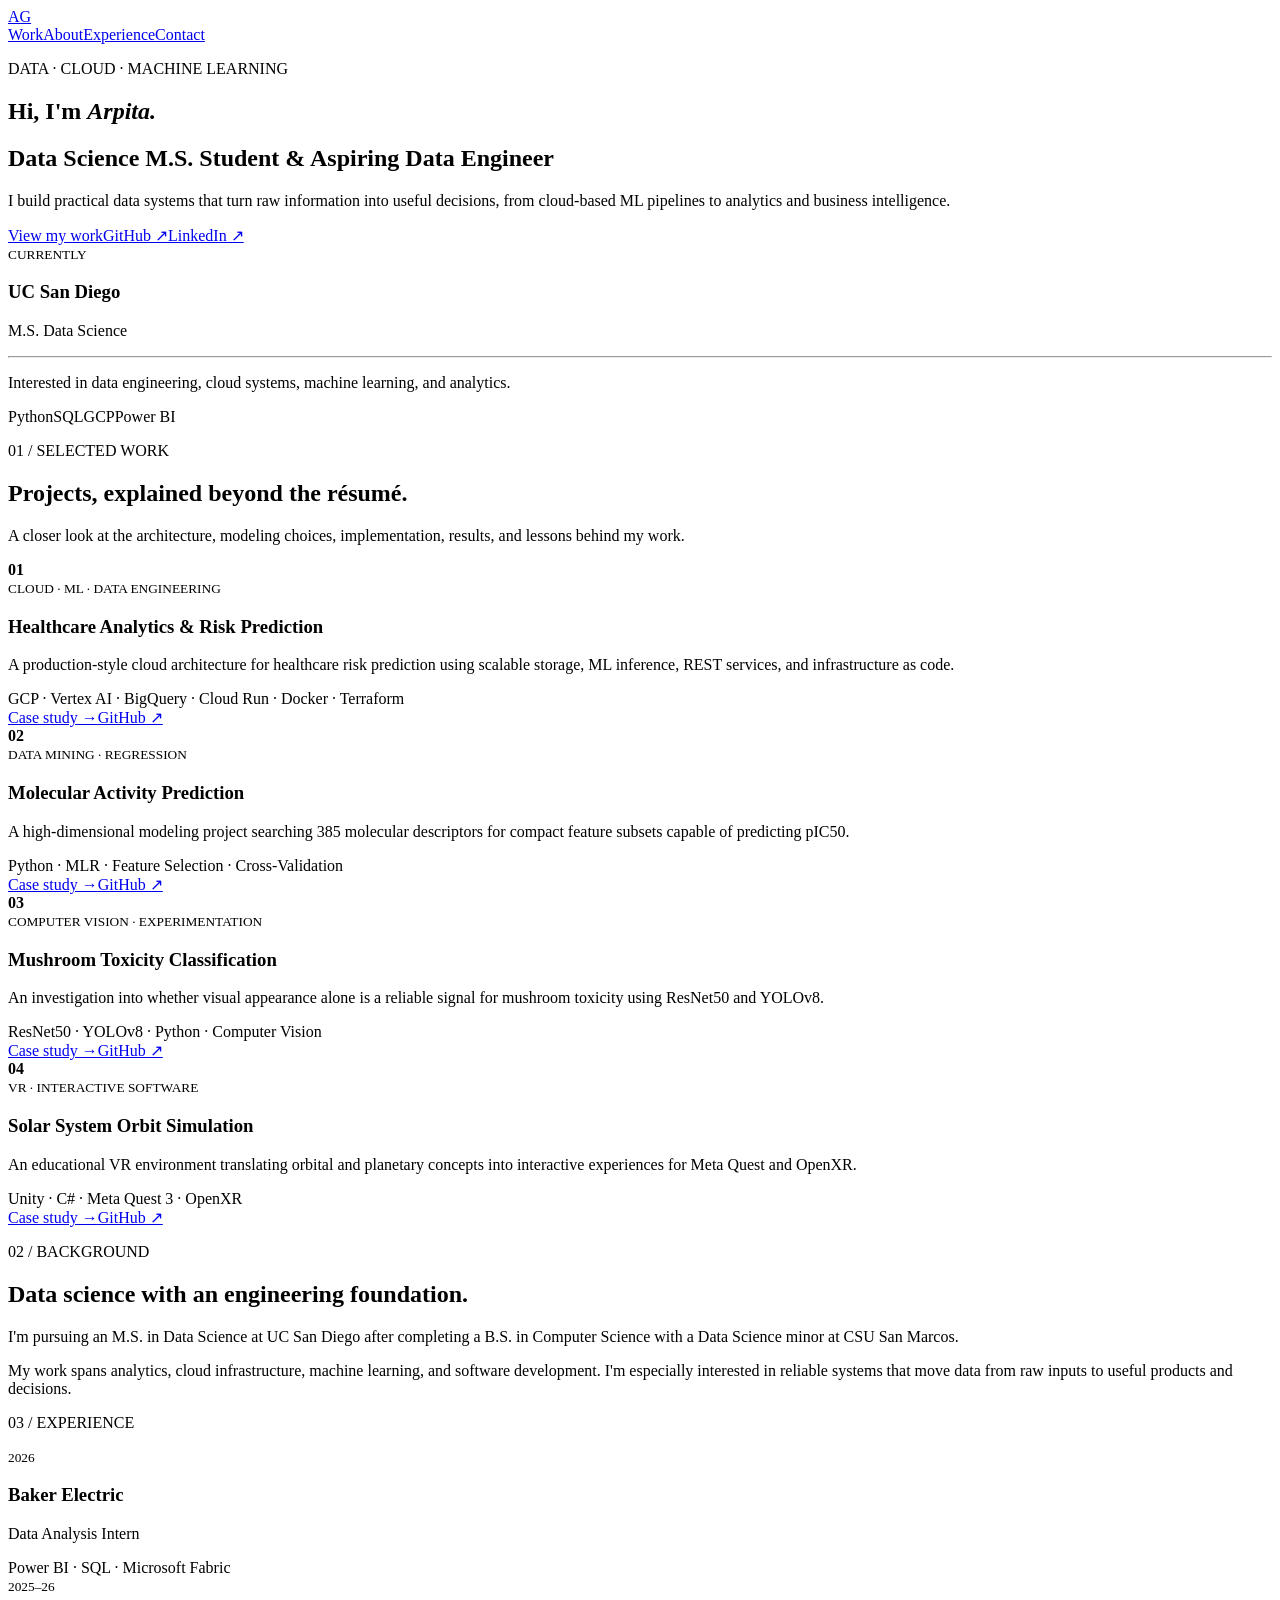
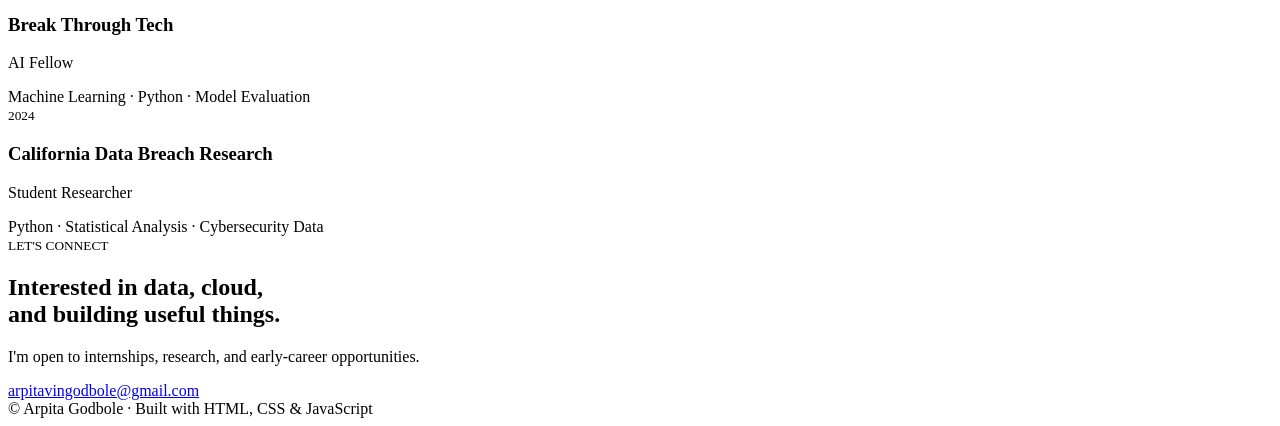
==== index.html @ a1f5d30c "Launch project-first portfolio" ====
<!doctype html><html lang="en"><head><meta charset="utf-8"><meta name="viewport" content="width=device-width,initial-scale=1"><meta name="description" content="Arpita Godbole | Data Science, data engineering, cloud and machine learning portfolio"><title>Arpita Godbole | Data Science</title><link rel="preconnect" href="https://fonts.googleapis.com"><link rel="preconnect" href="https://fonts.gstatic.com" crossorigin><link href="https://fonts.googleapis.com/css2?family=DM+Sans:wght@400;500;600;700&family=DM+Serif+Display&display=swap" rel="stylesheet"><link rel="stylesheet" href="style.css"></head><body><header><a class="brand" href="#top">AG</a><nav><a href="#work">Work</a><a href="#about">About</a><a href="#experience">Experience</a><a href="mailto:arpitavingodbole@gmail.com">Contact</a></nav></header><main id="top"><section class="hero"><div><p class="eyebrow">DATA · CLOUD · MACHINE LEARNING</p><h1>Hi, I'm <em>Arpita.</em></h1><h2>Data Science M.S. Student & Aspiring Data Engineer</h2><p class="lead">I build practical data systems that turn raw information into useful decisions, from cloud-based ML pipelines to analytics and business intelligence.</p><div class="actions"><a class="button" href="#work">View my work</a><a href="https://github.com/arpitag2025" target="_blank">GitHub ↗</a><a href="https://www.linkedin.com/in/arpitagodbole04" target="_blank">LinkedIn ↗</a></div></div><aside><small>CURRENTLY</small><h3>UC San Diego</h3><p>M.S. Data Science</p><hr><p>Interested in data engineering, cloud systems, machine learning, and analytics.</p><div class="mini"><span>Python</span><span>SQL</span><span>GCP</span><span>Power BI</span></div></aside></section><section id="work" class="section"><p class="label">01 / SELECTED WORK</p><div class="intro"><h2>Projects, explained beyond the résumé.</h2><p>A closer look at the architecture, modeling choices, implementation, results, and lessons behind my work.</p></div><div class="projects"><article><b>01</b><div><small>CLOUD · ML · DATA ENGINEERING</small><h3>Healthcare Analytics & Risk Prediction</h3><p>A production-style cloud architecture for healthcare risk prediction using scalable storage, ML inference, REST services, and infrastructure as code.</p><div class="tags">GCP · Vertex AI · BigQuery · Cloud Run · Docker · Terraform</div></div><div><a class="button" href="healthcare.html">Case study →</a><a class="repo" href="https://github.com/arpitag2025/RiskPredictionSystem">GitHub ↗</a></div></article><article><b>02</b><div><small>DATA MINING · REGRESSION</small><h3>Molecular Activity Prediction</h3><p>A high-dimensional modeling project searching 385 molecular descriptors for compact feature subsets capable of predicting pIC50.</p><div class="tags">Python · MLR · Feature Selection · Cross-Validation</div></div><div><a class="button" href="molecular.html">Case study →</a><a class="repo" href="https://github.com/arpitag2025/molecular-activity-prediction">GitHub ↗</a></div></article><article><b>03</b><div><small>COMPUTER VISION · EXPERIMENTATION</small><h3>Mushroom Toxicity Classification</h3><p>An investigation into whether visual appearance alone is a reliable signal for mushroom toxicity using ResNet50 and YOLOv8.</p><div class="tags">ResNet50 · YOLOv8 · Python · Computer Vision</div></div><div><a class="button" href="mushroom.html">Case study →</a><a class="repo" href="https://github.com/arpitag2025/Mushroom-Toxicity-Classification">GitHub ↗</a></div></article><article><b>04</b><div><small>VR · INTERACTIVE SOFTWARE</small><h3>Solar System Orbit Simulation</h3><p>An educational VR environment translating orbital and planetary concepts into interactive experiences for Meta Quest and OpenXR.</p><div class="tags">Unity · C# · Meta Quest 3 · OpenXR</div></div><div><a class="button" href="orbit.html">Case study →</a><a class="repo" href="https://github.com/arpitag2025/FALL2025-VR-Orbit-Simulation">GitHub ↗</a></div></article></div></section><section id="about" class="section pale"><p class="label">02 / BACKGROUND</p><div class="two"><h2>Data science with an engineering foundation.</h2><div><p>I'm pursuing an M.S. in Data Science at UC San Diego after completing a B.S. in Computer Science with a Data Science minor at CSU San Marcos.</p><p>My work spans analytics, cloud infrastructure, machine learning, and software development. I'm especially interested in reliable systems that move data from raw inputs to useful products and decisions.</p></div></div></section><section id="experience" class="section"><p class="label">03 / EXPERIENCE</p><div class="experience"><article><small>2026</small><h3>Baker Electric</h3><p>Data Analysis Intern</p><span>Power BI · SQL · Microsoft Fabric</span></article><article><small>2025–26</small><h3>Break Through Tech</h3><p>AI Fellow</p><span>Machine Learning · Python · Model Evaluation</span></article><article><small>2024</small><h3>California Data Breach Research</h3><p>Student Researcher</p><span>Python · Statistical Analysis · Cybersecurity Data</span></article></div></section><section class="contact"><small>LET'S CONNECT</small><h2>Interested in data, cloud,<br>and building useful things.</h2><p>I'm open to internships, research, and early-career opportunities.</p><a class="white" href="mailto:arpitavingodbole@gmail.com">arpitavingodbole@gmail.com</a></section></main><footer>© <span id="year"></span> Arpita Godbole · Built with HTML, CSS & JavaScript</footer><script src="script.js"></script></body></html>
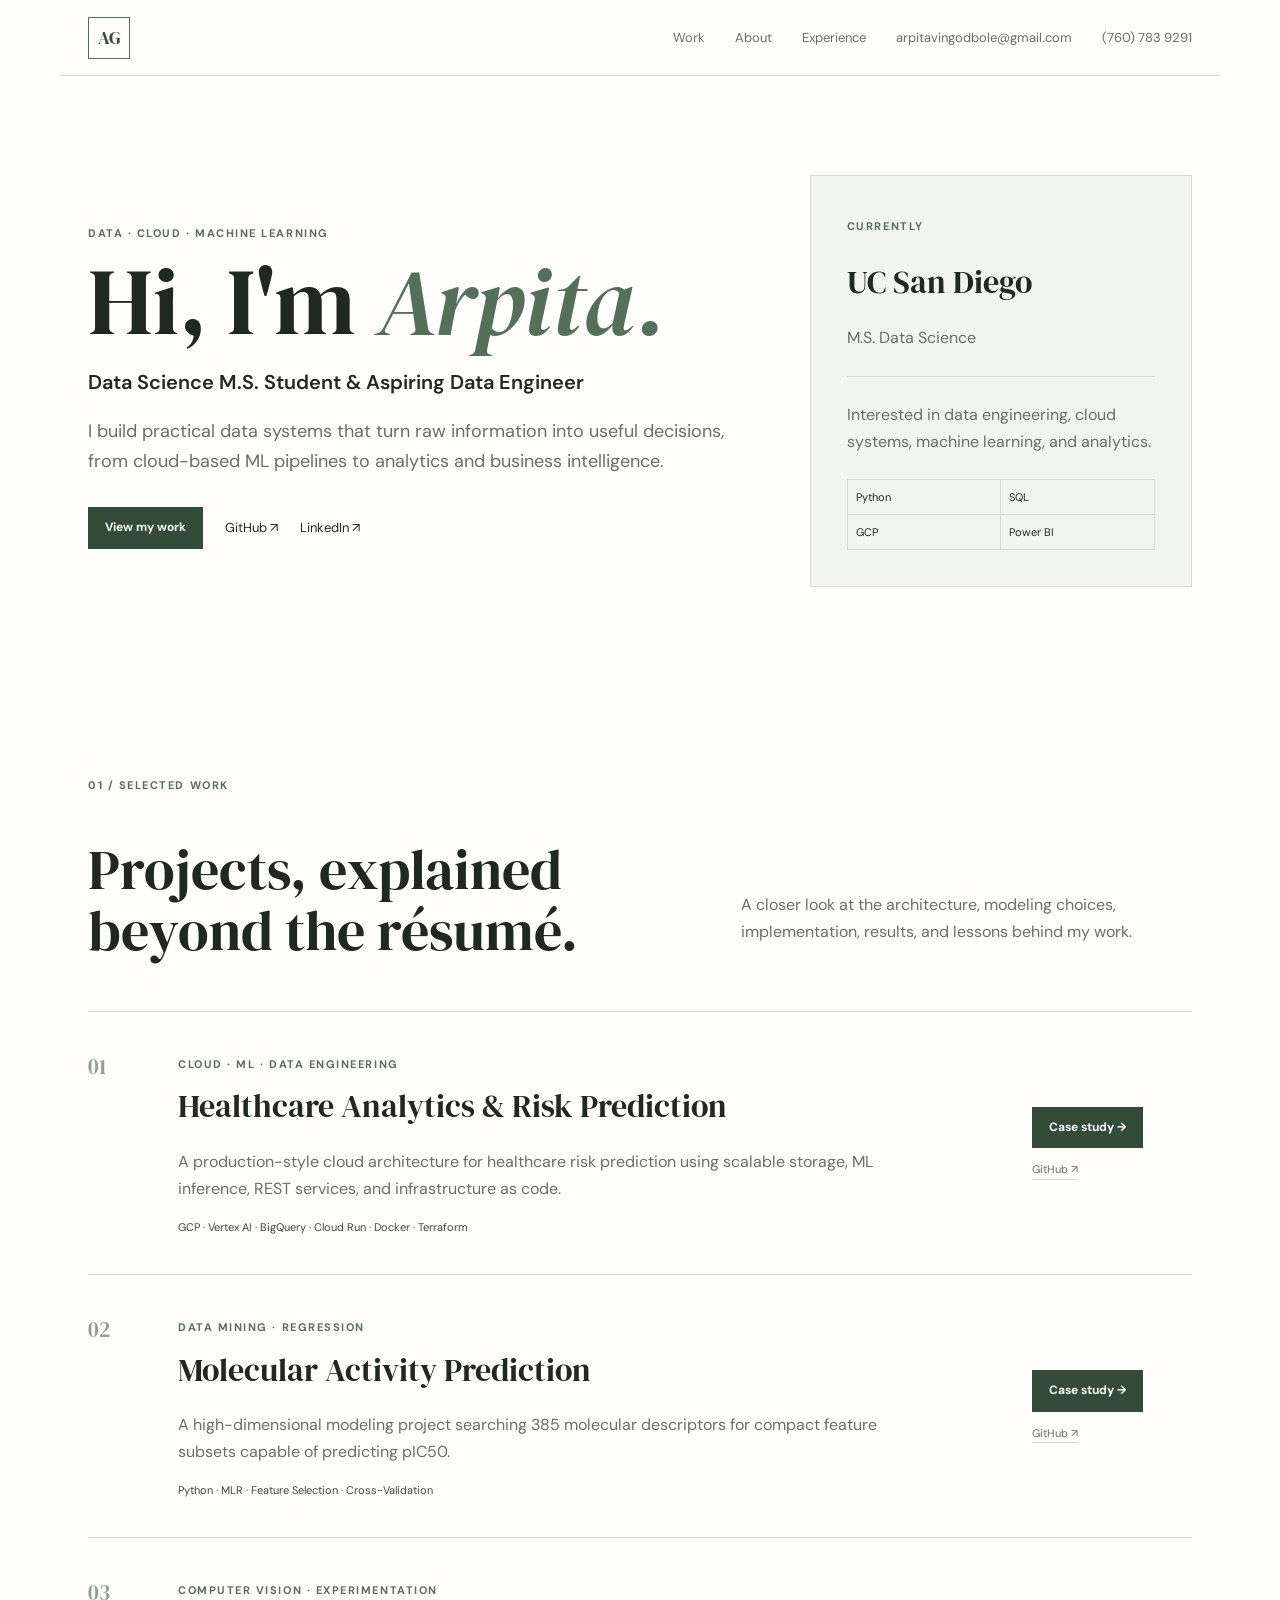
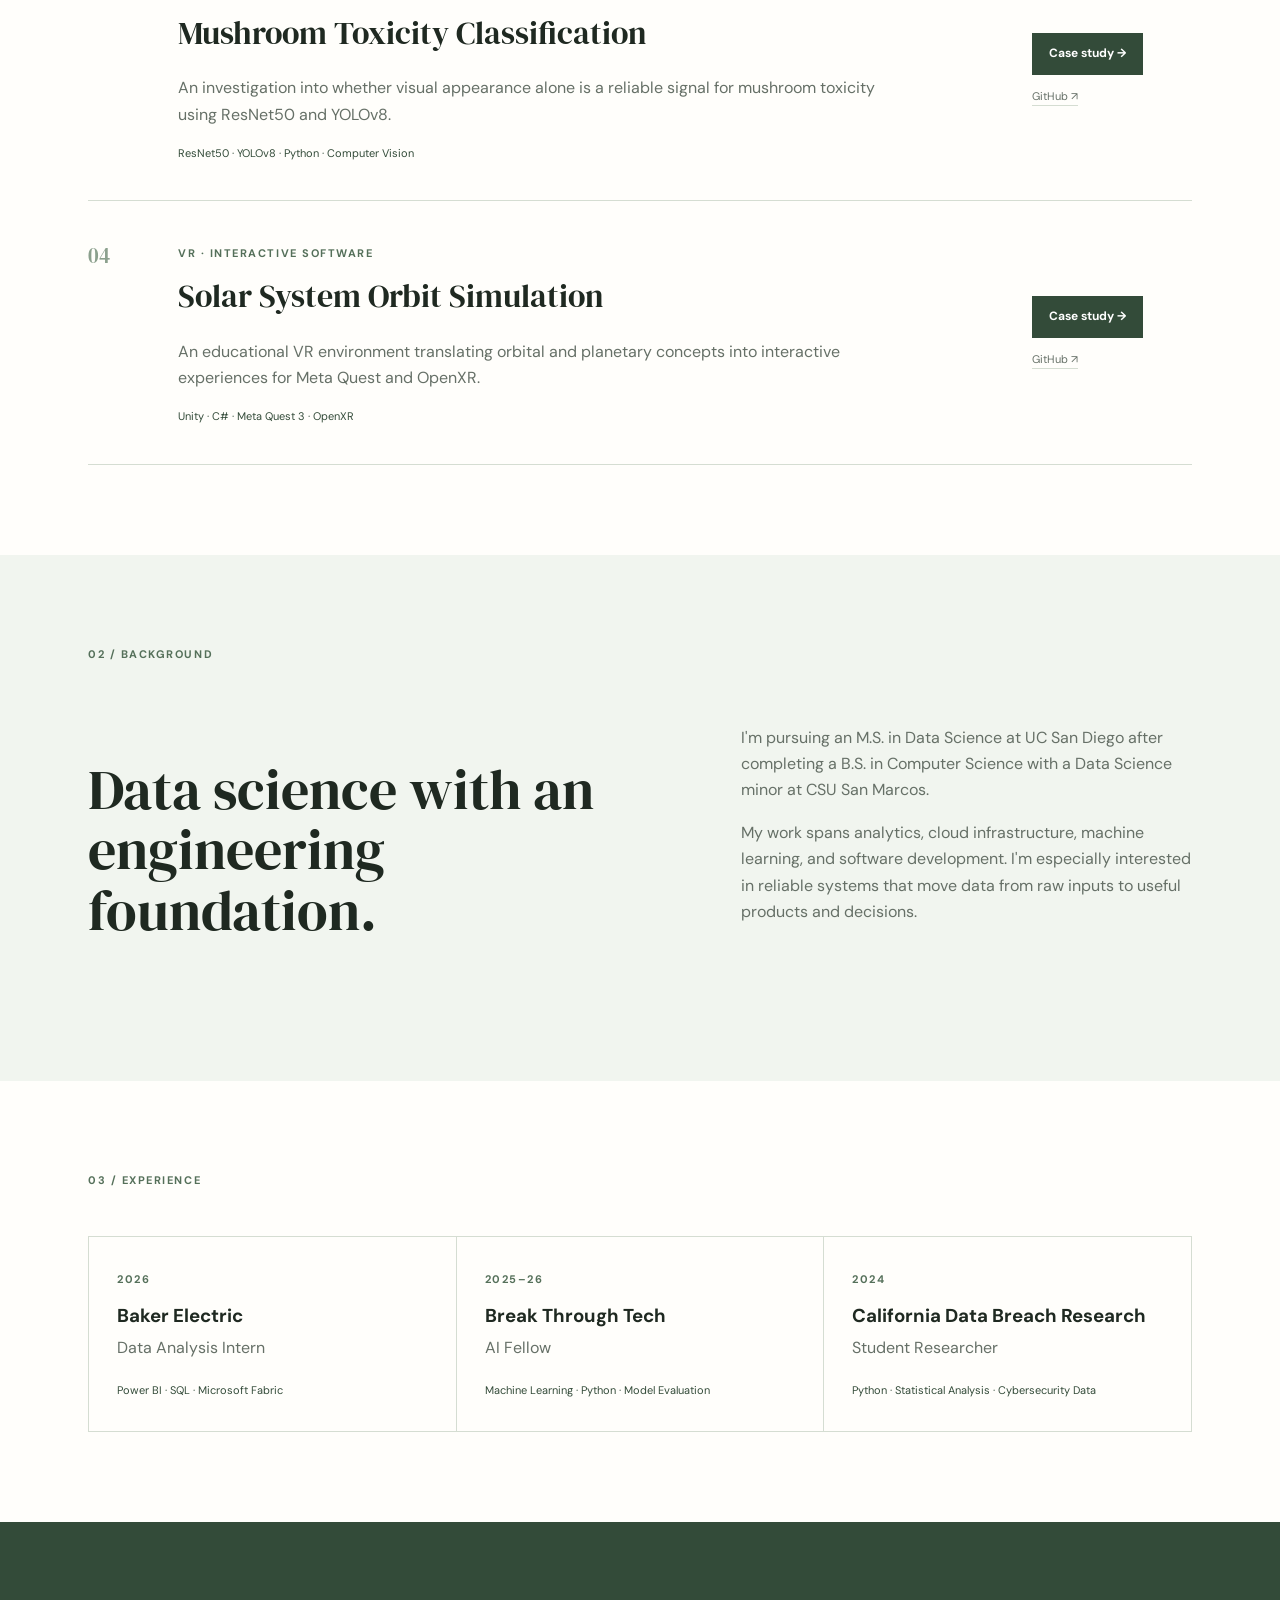
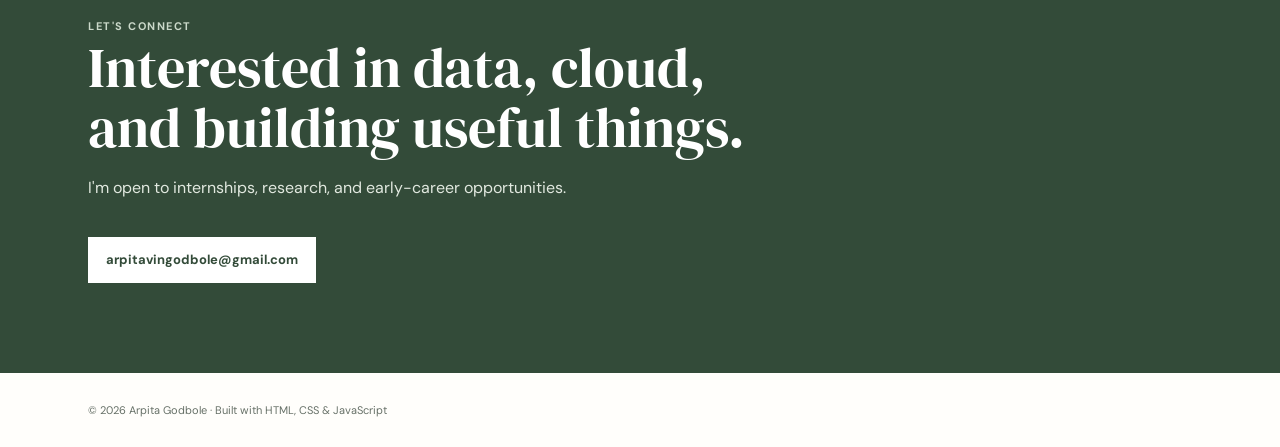
==== commit 9430bb39: "Add email and phone to homepage header" ====
--- a/index.html
+++ b/index.html
@@ -1 +1 @@
-<!doctype html><html lang="en"><head><meta charset="utf-8"><meta name="viewport" content="width=device-width,initial-scale=1"><meta name="description" content="Arpita Godbole | Data Science, data engineering, cloud and machine learning portfolio"><title>Arpita Godbole | Data Science</title><link rel="preconnect" href="https://fonts.googleapis.com"><link rel="preconnect" href="https://fonts.gstatic.com" crossorigin><link href="https://fonts.googleapis.com/css2?family=DM+Sans:wght@400;500;600;700&family=DM+Serif+Display&display=swap" rel="stylesheet"><link rel="stylesheet" href="style.css"></head><body><header><a class="brand" href="#top">AG</a><nav><a href="#work">Work</a><a href="#about">About</a><a href="#experience">Experience</a><a href="mailto:arpitavingodbole@gmail.com">Contact</a></nav></header><main id="top"><section class="hero"><div><p class="eyebrow">DATA · CLOUD · MACHINE LEARNING</p><h1>Hi, I'm <em>Arpita.</em></h1><h2>Data Science M.S. Student & Aspiring Data Engineer</h2><p class="lead">I build practical data systems that turn raw information into useful decisions, from cloud-based ML pipelines to analytics and business intelligence.</p><div class="actions"><a class="button" href="#work">View my work</a><a href="https://github.com/arpitag2025" target="_blank">GitHub ↗</a><a href="https://www.linkedin.com/in/arpitagodbole04" target="_blank">LinkedIn ↗</a></div></div><aside><small>CURRENTLY</small><h3>UC San Diego</h3><p>M.S. Data Science</p><hr><p>Interested in data engineering, cloud systems, machine learning, and analytics.</p><div class="mini"><span>Python</span><span>SQL</span><span>GCP</span><span>Power BI</span></div></aside></section><section id="work" class="section"><p class="label">01 / SELECTED WORK</p><div class="intro"><h2>Projects, explained beyond the résumé.</h2><p>A closer look at the architecture, modeling choices, implementation, results, and lessons behind my work.</p></div><div class="projects"><article><b>01</b><div><small>CLOUD · ML · DATA ENGINEERING</small><h3>Healthcare Analytics & Risk Prediction</h3><p>A production-style cloud architecture for healthcare risk prediction using scalable storage, ML inference, REST services, and infrastructure as code.</p><div class="tags">GCP · Vertex AI · BigQuery · Cloud Run · Docker · Terraform</div></div><div><a class="button" href="healthcare.html">Case study →</a><a class="repo" href="https://github.com/arpitag2025/RiskPredictionSystem">GitHub ↗</a></div></article><article><b>02</b><div><small>DATA MINING · REGRESSION</small><h3>Molecular Activity Prediction</h3><p>A high-dimensional modeling project searching 385 molecular descriptors for compact feature subsets capable of predicting pIC50.</p><div class="tags">Python · MLR · Feature Selection · Cross-Validation</div></div><div><a class="button" href="molecular.html">Case study →</a><a class="repo" href="https://github.com/arpitag2025/molecular-activity-prediction">GitHub ↗</a></div></article><article><b>03</b><div><small>COMPUTER VISION · EXPERIMENTATION</small><h3>Mushroom Toxicity Classification</h3><p>An investigation into whether visual appearance alone is a reliable signal for mushroom toxicity using ResNet50 and YOLOv8.</p><div class="tags">ResNet50 · YOLOv8 · Python · Computer Vision</div></div><div><a class="button" href="mushroom.html">Case study →</a><a class="repo" href="https://github.com/arpitag2025/Mushroom-Toxicity-Classification">GitHub ↗</a></div></article><article><b>04</b><div><small>VR · INTERACTIVE SOFTWARE</small><h3>Solar System Orbit Simulation</h3><p>An educational VR environment translating orbital and planetary concepts into interactive experiences for Meta Quest and OpenXR.</p><div class="tags">Unity · C# · Meta Quest 3 · OpenXR</div></div><div><a class="button" href="orbit.html">Case study →</a><a class="repo" href="https://github.com/arpitag2025/FALL2025-VR-Orbit-Simulation">GitHub ↗</a></div></article></div></section><section id="about" class="section pale"><p class="label">02 / BACKGROUND</p><div class="two"><h2>Data science with an engineering foundation.</h2><div><p>I'm pursuing an M.S. in Data Science at UC San Diego after completing a B.S. in Computer Science with a Data Science minor at CSU San Marcos.</p><p>My work spans analytics, cloud infrastructure, machine learning, and software development. I'm especially interested in reliable systems that move data from raw inputs to useful products and decisions.</p></div></div></section><section id="experience" class="section"><p class="label">03 / EXPERIENCE</p><div class="experience"><article><small>2026</small><h3>Baker Electric</h3><p>Data Analysis Intern</p><span>Power BI · SQL · Microsoft Fabric</span></article><article><small>2025–26</small><h3>Break Through Tech</h3><p>AI Fellow</p><span>Machine Learning · Python · Model Evaluation</span></article><article><small>2024</small><h3>California Data Breach Research</h3><p>Student Researcher</p><span>Python · Statistical Analysis · Cybersecurity Data</span></article></div></section><section class="contact"><small>LET'S CONNECT</small><h2>Interested in data, cloud,<br>and building useful things.</h2><p>I'm open to internships, research, and early-career opportunities.</p><a class="white" href="mailto:arpitavingodbole@gmail.com">arpitavingodbole@gmail.com</a></section></main><footer>© <span id="year"></span> Arpita Godbole · Built with HTML, CSS & JavaScript</footer><script src="script.js"></script></body></html>+<!doctype html><html lang="en"><head><meta charset="utf-8"><meta name="viewport" content="width=device-width,initial-scale=1"><meta name="description" content="Arpita Godbole | Data Science, data engineering, cloud and machine learning portfolio"><title>Arpita Godbole | Data Science</title><link rel="preconnect" href="https://fonts.googleapis.com"><link rel="preconnect" href="https://fonts.gstatic.com" crossorigin><link href="https://fonts.googleapis.com/css2?family=DM+Sans:wght@400;500;600;700&family=DM+Serif+Display&display=swap" rel="stylesheet"><link rel="stylesheet" href="style.css"></head><body><header><a class="brand" href="#top">AG</a><nav><a href="#work">Work</a><a href="#about">About</a><a href="#experience">Experience</a><a href="mailto:arpitavingodbole@gmail.com">arpitavingodbole@gmail.com</a><a href="tel:+17607839291">(760) 783 9291</a></nav></header><main id="top"><section class="hero"><div><p class="eyebrow">DATA · CLOUD · MACHINE LEARNING</p><h1>Hi, I'm <em>Arpita.</em></h1><h2>Data Science M.S. Student & Aspiring Data Engineer</h2><p class="lead">I build practical data systems that turn raw information into useful decisions, from cloud-based ML pipelines to analytics and business intelligence.</p><div class="actions"><a class="button" href="#work">View my work</a><a href="https://github.com/arpitag2025" target="_blank">GitHub ↗</a><a href="https://www.linkedin.com/in/arpitagodbole04" target="_blank">LinkedIn ↗</a></div></div><aside><small>CURRENTLY</small><h3>UC San Diego</h3><p>M.S. Data Science</p><hr><p>Interested in data engineering, cloud systems, machine learning, and analytics.</p><div class="mini"><span>Python</span><span>SQL</span><span>GCP</span><span>Power BI</span></div></aside></section><section id="work" class="section"><p class="label">01 / SELECTED WORK</p><div class="intro"><h2>Projects, explained beyond the résumé.</h2><p>A closer look at the architecture, modeling choices, implementation, results, and lessons behind my work.</p></div><div class="projects"><article><b>01</b><div><small>CLOUD · ML · DATA ENGINEERING</small><h3>Healthcare Analytics & Risk Prediction</h3><p>A production-style cloud architecture for healthcare risk prediction using scalable storage, ML inference, REST services, and infrastructure as code.</p><div class="tags">GCP · Vertex AI · BigQuery · Cloud Run · Docker · Terraform</div></div><div><a class="button" href="healthcare.html">Case study →</a><a class="repo" href="https://github.com/arpitag2025/RiskPredictionSystem">GitHub ↗</a></div></article><article><b>02</b><div><small>DATA MINING · REGRESSION</small><h3>Molecular Activity Prediction</h3><p>A high-dimensional modeling project searching 385 molecular descriptors for compact feature subsets capable of predicting pIC50.</p><div class="tags">Python · MLR · Feature Selection · Cross-Validation</div></div><div><a class="button" href="molecular.html">Case study →</a><a class="repo" href="https://github.com/arpitag2025/molecular-activity-prediction">GitHub ↗</a></div></article><article><b>03</b><div><small>COMPUTER VISION · EXPERIMENTATION</small><h3>Mushroom Toxicity Classification</h3><p>An investigation into whether visual appearance alone is a reliable signal for mushroom toxicity using ResNet50 and YOLOv8.</p><div class="tags">ResNet50 · YOLOv8 · Python · Computer Vision</div></div><div><a class="button" href="mushroom.html">Case study →</a><a class="repo" href="https://github.com/arpitag2025/Mushroom-Toxicity-Classification">GitHub ↗</a></div></article><article><b>04</b><div><small>VR · INTERACTIVE SOFTWARE</small><h3>Solar System Orbit Simulation</h3><p>An educational VR environment translating orbital and planetary concepts into interactive experiences for Meta Quest and OpenXR.</p><div class="tags">Unity · C# · Meta Quest 3 · OpenXR</div></div><div><a class="button" href="orbit.html">Case study →</a><a class="repo" href="https://github.com/arpitag2025/FALL2025-VR-Orbit-Simulation">GitHub ↗</a></div></article></div></section><section id="about" class="section pale"><p class="label">02 / BACKGROUND</p><div class="two"><h2>Data science with an engineering foundation.</h2><div><p>I'm pursuing an M.S. in Data Science at UC San Diego after completing a B.S. in Computer Science with a Data Science minor at CSU San Marcos.</p><p>My work spans analytics, cloud infrastructure, machine learning, and software development. I'm especially interested in reliable systems that move data from raw inputs to useful products and decisions.</p></div></div></section><section id="experience" class="section"><p class="label">03 / EXPERIENCE</p><div class="experience"><article><small>2026</small><h3>Baker Electric</h3><p>Data Analysis Intern</p><span>Power BI · SQL · Microsoft Fabric</span></article><article><small>2025–26</small><h3>Break Through Tech</h3><p>AI Fellow</p><span>Machine Learning · Python · Model Evaluation</span></article><article><small>2024</small><h3>California Data Breach Research</h3><p>Student Researcher</p><span>Python · Statistical Analysis · Cybersecurity Data</span></article></div></section><section class="contact"><small>LET'S CONNECT</small><h2>Interested in data, cloud,<br>and building useful things.</h2><p>I'm open to internships, research, and early-career opportunities.</p><a class="white" href="mailto:arpitavingodbole@gmail.com">arpitavingodbole@gmail.com</a></section></main><footer>© <span id="year"></span> Arpita Godbole · Built with HTML, CSS & JavaScript</footer><script src="script.js"></script></body></html>
--- a/style.css
+++ b/style.css
@@ -0,0 +1 @@
+:root{--ink:#1f2921;--muted:#667067;--accent:#55705a;--deep:#334b39;--pale:#f1f5ef;--soft:#f8faf6;--line:#d5ddd2;--white:#fffefb}*{box-sizing:border-box}html{scroll-behavior:smooth}body{margin:0;color:var(--ink);background:var(--white);font-family:'DM Sans',sans-serif;line-height:1.65}a{color:inherit;text-decoration:none}header:not(.casehead):not(.sitebar){height:76px;max-width:1160px;margin:auto;padding:0 28px;display:flex;align-items:center;justify-content:space-between;border-bottom:1px solid var(--line)}.brand{width:42px;height:42px;display:grid;place-items:center;border:1px solid var(--accent);font-family:'DM Serif Display',serif;font-size:18px;color:var(--deep)}nav{display:flex;gap:30px;font-size:13px;color:var(--muted)}nav a:hover{color:var(--deep)}.hero{max-width:1160px;margin:auto;padding:95px 28px;display:grid;grid-template-columns:1.25fr .75fr;gap:85px;align-items:center;min-height:610px}.eyebrow,.label,small{font-size:11px;letter-spacing:.14em;font-weight:700;color:var(--accent)}h1,h2{font-family:'DM Serif Display',serif;font-weight:400}.hero h1{font-size:clamp(58px,7.5vw,94px);line-height:1;margin:12px 0 18px}.hero h1 em{font-style:italic;color:var(--accent)}.hero h2{font-family:'DM Sans',sans-serif;font-size:20px;font-weight:600;margin:0 0 18px}.lead{font-size:18px;color:var(--muted);max-width:660px}.actions{display:flex;gap:22px;align-items:center;flex-wrap:wrap;margin-top:30px;font-size:13px}.button{display:inline-block;background:var(--deep);color:white;padding:11px 17px;font-size:12px;font-weight:700}.button:hover{background:var(--accent)}aside{background:var(--pale);border:1px solid var(--line);padding:36px}aside h3{font-family:'DM Serif Display',serif;font-size:32px;margin:18px 0 0;font-weight:400}aside p{color:var(--muted)}aside hr{border:0;border-top:1px solid var(--line);margin:25px 0}.mini{display:grid;grid-template-columns:1fr 1fr;border-top:1px solid var(--line);border-left:1px solid var(--line);margin-top:24px}.mini span{font-size:11px;padding:8px;border-right:1px solid var(--line);border-bottom:1px solid var(--line)}.section{padding:90px max(28px,calc((100vw - 1104px)/2))}.pale{background:var(--pale)}.label{margin:0 0 46px}.intro,.two{display:grid;grid-template-columns:1fr .8fr;gap:90px;align-items:end;margin-bottom:50px}.intro h2,.two h2,.contact h2{font-size:clamp(39px,5vw,56px);line-height:1.08;margin:0}.intro p,.two p{color:var(--muted)}.projects{border-top:1px solid var(--line)}.projects article{display:grid;grid-template-columns:60px 1fr 160px;gap:30px;align-items:center;padding:38px 0;border-bottom:1px solid var(--line)}.projects b{font-family:'DM Serif Display',serif;font-weight:400;color:#8ba08d;font-size:21px;align-self:start}.projects h3{font-family:'DM Serif Display',serif;font-size:32px;font-weight:400;margin:4px 0 8px}.projects p{color:var(--muted);max-width:700px}.tags{font-size:11px;color:var(--deep);margin-top:16px}.projects article>div:last-child{display:flex;flex-direction:column;gap:12px;align-items:flex-start}.repo{font-size:11px;color:var(--muted);border-bottom:1px solid var(--line)}.experience{display:grid;grid-template-columns:repeat(3,1fr);border-top:1px solid var(--line);border-left:1px solid var(--line)}.experience article{padding:28px;border-right:1px solid var(--line);border-bottom:1px solid var(--line);background:var(--white)}.experience h3{margin:10px 0 0}.experience p{color:var(--muted);margin:3px 0 15px}.experience span{font-size:11px;color:var(--deep)}.contact{background:var(--deep);color:white;padding:90px max(28px,calc((100vw - 1104px)/2))}.contact small{color:#cbd9ca}.contact p{color:#e2e9e0}.white{display:inline-block;background:white;color:var(--deep);padding:12px 18px;font-size:13px;font-weight:700;margin-top:20px}footer{max-width:1160px;margin:auto;padding:28px;font-size:11px;color:var(--muted)}.sitebar{max-width:1180px;margin:auto;padding:18px 28px;display:flex;align-items:center;justify-content:space-between;gap:30px;border-bottom:1px solid var(--line)}.identity strong{font-family:'DM Serif Display',serif;font-size:23px;font-weight:400;display:block}.identity span{font-size:11px;letter-spacing:.12em;color:var(--accent)}.contact-top{display:flex;gap:22px;flex-wrap:wrap;font-size:12px;color:var(--muted)}.contact-top a{color:var(--deep)}.case{max-width:1120px;margin:auto;padding:38px 28px 100px}.back{font-size:12px;color:var(--accent)}.casehead{padding:45px 0 50px;border-bottom:1px solid var(--line);display:grid;grid-template-columns:minmax(0,1.2fr) minmax(300px,.8fr);gap:70px;align-items:end}.case-title small{font-size:11px;letter-spacing:.14em;font-weight:700;color:var(--accent)}.case-title h1{font-family:'DM Serif Display',serif;font-weight:400;font-size:clamp(48px,6vw,76px);line-height:1.02;margin:12px 0 0;max-width:720px}.case-summary .lead{font-size:18px;line-height:1.7;color:var(--muted);margin:0}.hero-tech{margin:25px 0 0;padding-top:18px;border-top:1px solid var(--line);font-size:12px;line-height:1.9;color:var(--deep);font-weight:600}.case section{padding:58px 0;border-bottom:1px solid var(--line);display:grid;grid-template-columns:210px minmax(0,1fr);gap:55px}.case section h2{font-family:'DM Serif Display',serif;font-weight:400;font-size:30px;line-height:1.2;margin:0}.copy{color:var(--muted);font-size:16px}.copy p{margin:0 0 18px}.architecture{display:grid;grid-template-columns:repeat(5,minmax(115px,1fr));gap:10px;align-items:stretch;margin:28px 0}.arch-node{position:relative;min-height:135px;border:1px solid #bdcbbb;background:var(--pale);padding:18px 14px;color:var(--ink);display:flex;flex-direction:column;justify-content:center}.arch-node:not(:last-child)::after{content:'→';position:absolute;right:-17px;top:42%;z-index:2;color:var(--accent);font-size:18px}.arch-node b{font-size:13px}.arch-node small{font-size:10px;color:var(--muted);margin-top:7px;line-height:1.45}.case ul{padding-left:18px}.case li{margin:8px 0}.source{display:inline-block;margin-top:32px;color:var(--deep);border-bottom:1px solid #9cad9c;font-size:13px}@media(max-width:820px){nav{gap:14px}.hero,.intro,.two,.casehead,.case section{grid-template-columns:1fr;gap:30px}.projects article{grid-template-columns:40px 1fr}.projects article>div:last-child{grid-column:2}.experience{grid-template-columns:1fr}.hero{padding-top:70px;min-height:auto}.section{padding-top:70px;padding-bottom:70px}.sitebar{align-items:flex-start;flex-direction:column}.architecture{grid-template-columns:1fr}.arch-node{min-height:auto}.arch-node:not(:last-child)::after{content:'↓';right:auto;left:50%;top:auto;bottom:-22px}.case{padding-top:28px}}
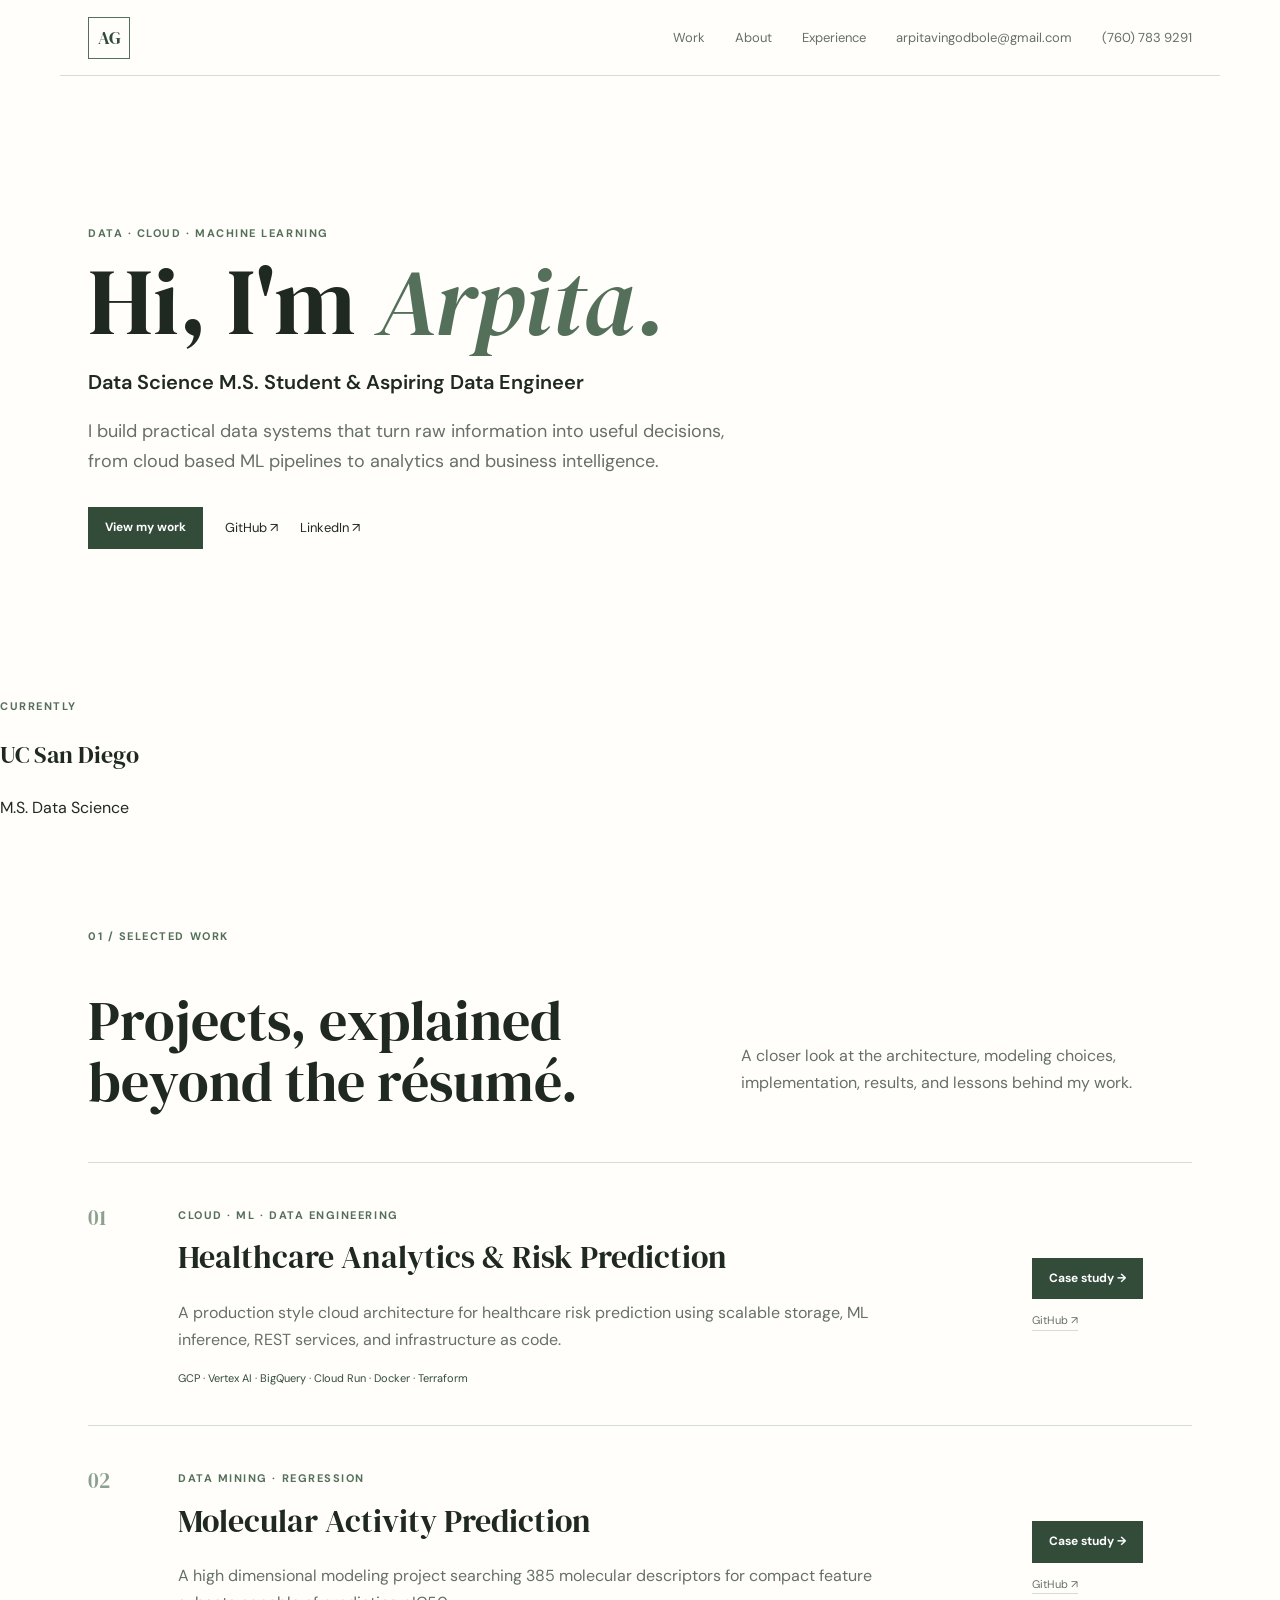
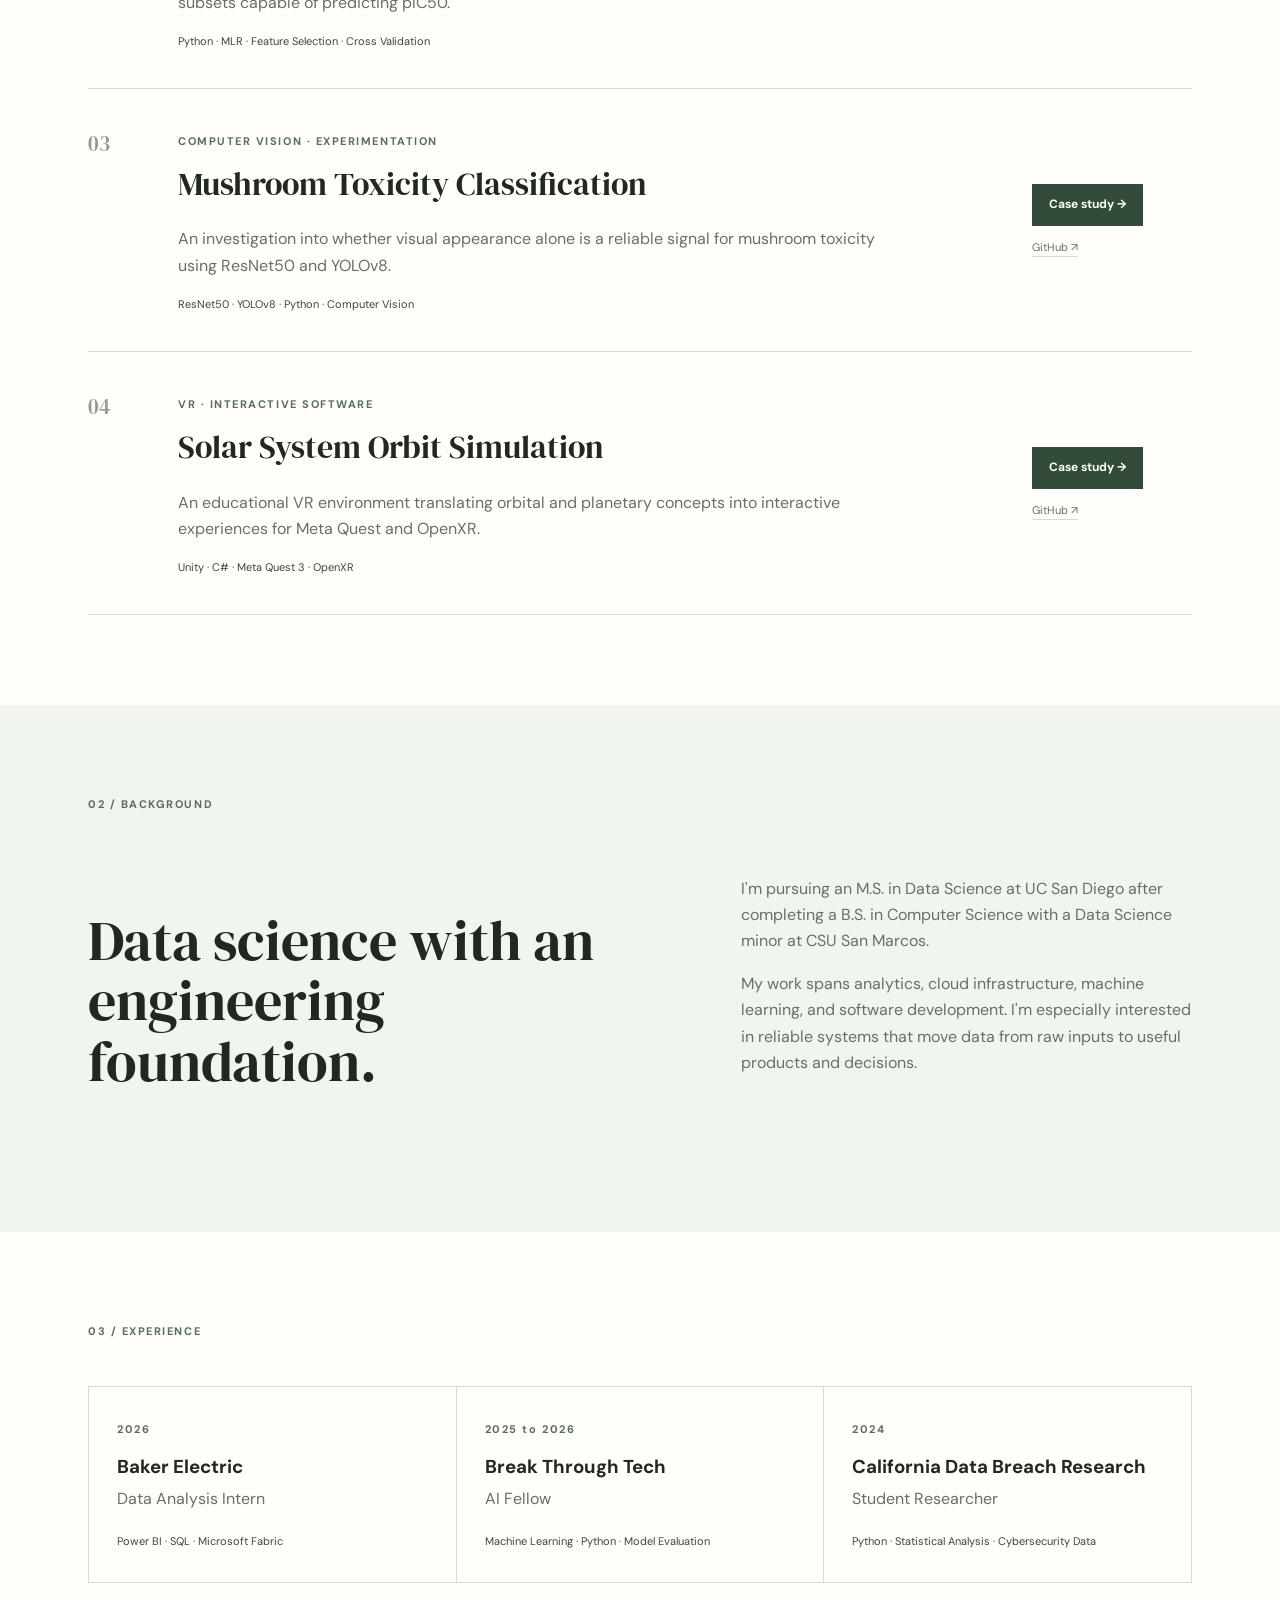
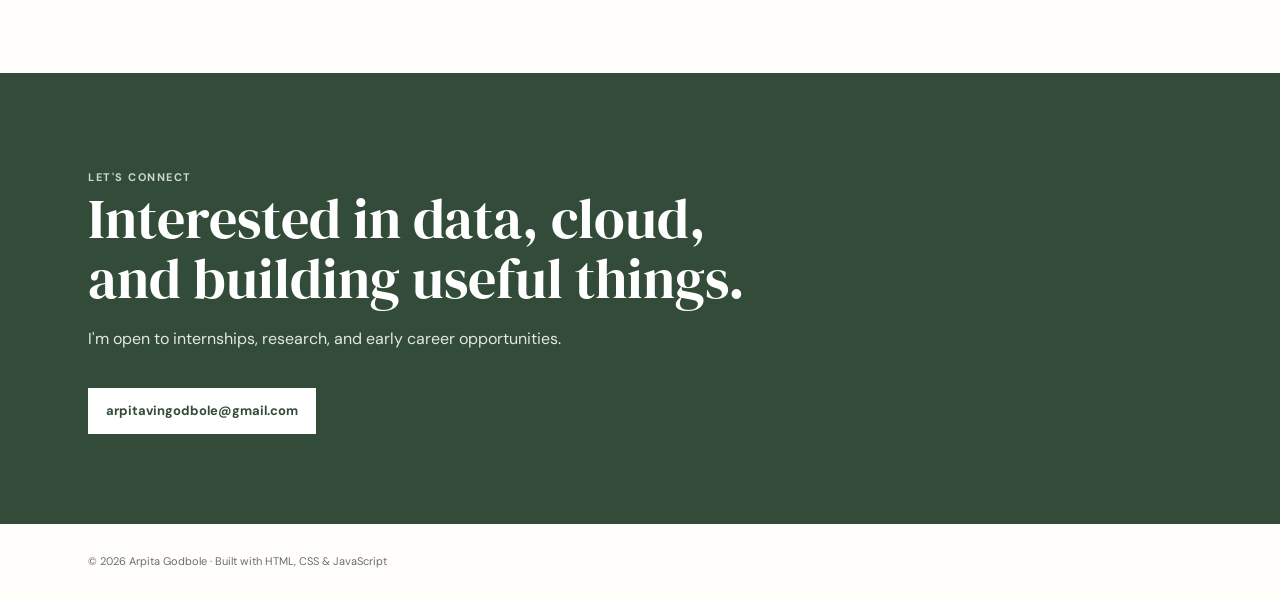
==== commit 34ef74af: "Simplify UCSD section and move it below hero" ====
--- a/index.html
+++ b/index.html
@@ -1 +1 @@
-<!doctype html><html lang="en"><head><meta charset="utf-8"><meta name="viewport" content="width=device-width,initial-scale=1"><meta name="description" content="Arpita Godbole | Data Science, data engineering, cloud and machine learning portfolio"><title>Arpita Godbole | Data Science</title><link rel="preconnect" href="https://fonts.googleapis.com"><link rel="preconnect" href="https://fonts.gstatic.com" crossorigin><link href="https://fonts.googleapis.com/css2?family=DM+Sans:wght@400;500;600;700&family=DM+Serif+Display&display=swap" rel="stylesheet"><link rel="stylesheet" href="style.css"></head><body><header><a class="brand" href="#top">AG</a><nav><a href="#work">Work</a><a href="#about">About</a><a href="#experience">Experience</a><a href="mailto:arpitavingodbole@gmail.com">arpitavingodbole@gmail.com</a><a href="tel:+17607839291">(760) 783 9291</a></nav></header><main id="top"><section class="hero"><div><p class="eyebrow">DATA · CLOUD · MACHINE LEARNING</p><h1>Hi, I'm <em>Arpita.</em></h1><h2>Data Science M.S. Student & Aspiring Data Engineer</h2><p class="lead">I build practical data systems that turn raw information into useful decisions, from cloud-based ML pipelines to analytics and business intelligence.</p><div class="actions"><a class="button" href="#work">View my work</a><a href="https://github.com/arpitag2025" target="_blank">GitHub ↗</a><a href="https://www.linkedin.com/in/arpitagodbole04" target="_blank">LinkedIn ↗</a></div></div><aside><small>CURRENTLY</small><h3>UC San Diego</h3><p>M.S. Data Science</p><hr><p>Interested in data engineering, cloud systems, machine learning, and analytics.</p><div class="mini"><span>Python</span><span>SQL</span><span>GCP</span><span>Power BI</span></div></aside></section><section id="work" class="section"><p class="label">01 / SELECTED WORK</p><div class="intro"><h2>Projects, explained beyond the résumé.</h2><p>A closer look at the architecture, modeling choices, implementation, results, and lessons behind my work.</p></div><div class="projects"><article><b>01</b><div><small>CLOUD · ML · DATA ENGINEERING</small><h3>Healthcare Analytics & Risk Prediction</h3><p>A production-style cloud architecture for healthcare risk prediction using scalable storage, ML inference, REST services, and infrastructure as code.</p><div class="tags">GCP · Vertex AI · BigQuery · Cloud Run · Docker · Terraform</div></div><div><a class="button" href="healthcare.html">Case study →</a><a class="repo" href="https://github.com/arpitag2025/RiskPredictionSystem">GitHub ↗</a></div></article><article><b>02</b><div><small>DATA MINING · REGRESSION</small><h3>Molecular Activity Prediction</h3><p>A high-dimensional modeling project searching 385 molecular descriptors for compact feature subsets capable of predicting pIC50.</p><div class="tags">Python · MLR · Feature Selection · Cross-Validation</div></div><div><a class="button" href="molecular.html">Case study →</a><a class="repo" href="https://github.com/arpitag2025/molecular-activity-prediction">GitHub ↗</a></div></article><article><b>03</b><div><small>COMPUTER VISION · EXPERIMENTATION</small><h3>Mushroom Toxicity Classification</h3><p>An investigation into whether visual appearance alone is a reliable signal for mushroom toxicity using ResNet50 and YOLOv8.</p><div class="tags">ResNet50 · YOLOv8 · Python · Computer Vision</div></div><div><a class="button" href="mushroom.html">Case study →</a><a class="repo" href="https://github.com/arpitag2025/Mushroom-Toxicity-Classification">GitHub ↗</a></div></article><article><b>04</b><div><small>VR · INTERACTIVE SOFTWARE</small><h3>Solar System Orbit Simulation</h3><p>An educational VR environment translating orbital and planetary concepts into interactive experiences for Meta Quest and OpenXR.</p><div class="tags">Unity · C# · Meta Quest 3 · OpenXR</div></div><div><a class="button" href="orbit.html">Case study →</a><a class="repo" href="https://github.com/arpitag2025/FALL2025-VR-Orbit-Simulation">GitHub ↗</a></div></article></div></section><section id="about" class="section pale"><p class="label">02 / BACKGROUND</p><div class="two"><h2>Data science with an engineering foundation.</h2><div><p>I'm pursuing an M.S. in Data Science at UC San Diego after completing a B.S. in Computer Science with a Data Science minor at CSU San Marcos.</p><p>My work spans analytics, cloud infrastructure, machine learning, and software development. I'm especially interested in reliable systems that move data from raw inputs to useful products and decisions.</p></div></div></section><section id="experience" class="section"><p class="label">03 / EXPERIENCE</p><div class="experience"><article><small>2026</small><h3>Baker Electric</h3><p>Data Analysis Intern</p><span>Power BI · SQL · Microsoft Fabric</span></article><article><small>2025–26</small><h3>Break Through Tech</h3><p>AI Fellow</p><span>Machine Learning · Python · Model Evaluation</span></article><article><small>2024</small><h3>California Data Breach Research</h3><p>Student Researcher</p><span>Python · Statistical Analysis · Cybersecurity Data</span></article></div></section><section class="contact"><small>LET'S CONNECT</small><h2>Interested in data, cloud,<br>and building useful things.</h2><p>I'm open to internships, research, and early-career opportunities.</p><a class="white" href="mailto:arpitavingodbole@gmail.com">arpitavingodbole@gmail.com</a></section></main><footer>© <span id="year"></span> Arpita Godbole · Built with HTML, CSS & JavaScript</footer><script src="script.js"></script></body></html>+<!doctype html><html lang="en"><head><meta charset="utf-8"><meta name="viewport" content="width=device-width,initial-scale=1"><meta name="description" content="Arpita Godbole | Data Science, data engineering, cloud and machine learning portfolio"><title>Arpita Godbole | Data Science</title><link rel="preconnect" href="https://fonts.googleapis.com"><link rel="preconnect" href="https://fonts.gstatic.com" crossorigin><link href="https://fonts.googleapis.com/css2?family=DM+Sans:wght@400;500;600;700&family=DM+Serif+Display&display=swap" rel="stylesheet"><link rel="stylesheet" href="style.css"></head><body><header><a class="brand" href="#top">AG</a><nav><a href="#work">Work</a><a href="#about">About</a><a href="#experience">Experience</a><a href="mailto:arpitavingodbole@gmail.com">arpitavingodbole@gmail.com</a><a href="tel:+17607839291">(760) 783 9291</a></nav></header><main id="top"><section class="hero"><div><p class="eyebrow">DATA · CLOUD · MACHINE LEARNING</p><h1>Hi, I'm <em>Arpita.</em></h1><h2>Data Science M.S. Student &amp; Aspiring Data Engineer</h2><p class="lead">I build practical data systems that turn raw information into useful decisions, from cloud based ML pipelines to analytics and business intelligence.</p><div class="actions"><a class="button" href="#work">View my work</a><a href="https://github.com/arpitag2025" target="_blank">GitHub ↗</a><a href="https://www.linkedin.com/in/arpitagodbole04" target="_blank">LinkedIn ↗</a></div></div></section><section class="currently"><p class="eyebrow">CURRENTLY</p><div class="currently-line"><h2>UC San Diego</h2><p>M.S. Data Science</p></div></section><section id="work" class="section"><p class="label">01 / SELECTED WORK</p><div class="intro"><h2>Projects, explained beyond the résumé.</h2><p>A closer look at the architecture, modeling choices, implementation, results, and lessons behind my work.</p></div><div class="projects"><article><b>01</b><div><small>CLOUD · ML · DATA ENGINEERING</small><h3>Healthcare Analytics &amp; Risk Prediction</h3><p>A production style cloud architecture for healthcare risk prediction using scalable storage, ML inference, REST services, and infrastructure as code.</p><div class="tags">GCP · Vertex AI · BigQuery · Cloud Run · Docker · Terraform</div></div><div><a class="button" href="healthcare.html">Case study →</a><a class="repo" href="https://github.com/arpitag2025/RiskPredictionSystem">GitHub ↗</a></div></article><article><b>02</b><div><small>DATA MINING · REGRESSION</small><h3>Molecular Activity Prediction</h3><p>A high dimensional modeling project searching 385 molecular descriptors for compact feature subsets capable of predicting pIC50.</p><div class="tags">Python · MLR · Feature Selection · Cross Validation</div></div><div><a class="button" href="molecular.html">Case study →</a><a class="repo" href="https://github.com/arpitag2025/molecular-activity-prediction">GitHub ↗</a></div></article><article><b>03</b><div><small>COMPUTER VISION · EXPERIMENTATION</small><h3>Mushroom Toxicity Classification</h3><p>An investigation into whether visual appearance alone is a reliable signal for mushroom toxicity using ResNet50 and YOLOv8.</p><div class="tags">ResNet50 · YOLOv8 · Python · Computer Vision</div></div><div><a class="button" href="mushroom.html">Case study →</a><a class="repo" href="https://github.com/arpitag2025/Mushroom-Toxicity-Classification">GitHub ↗</a></div></article><article><b>04</b><div><small>VR · INTERACTIVE SOFTWARE</small><h3>Solar System Orbit Simulation</h3><p>An educational VR environment translating orbital and planetary concepts into interactive experiences for Meta Quest and OpenXR.</p><div class="tags">Unity · C# · Meta Quest 3 · OpenXR</div></div><div><a class="button" href="orbit.html">Case study →</a><a class="repo" href="https://github.com/arpitag2025/FALL2025-VR-Orbit-Simulation">GitHub ↗</a></div></article></div></section><section id="about" class="section pale"><p class="label">02 / BACKGROUND</p><div class="two"><h2>Data science with an engineering foundation.</h2><div><p>I'm pursuing an M.S. in Data Science at UC San Diego after completing a B.S. in Computer Science with a Data Science minor at CSU San Marcos.</p><p>My work spans analytics, cloud infrastructure, machine learning, and software development. I'm especially interested in reliable systems that move data from raw inputs to useful products and decisions.</p></div></div></section><section id="experience" class="section"><p class="label">03 / EXPERIENCE</p><div class="experience"><article><small>2026</small><h3>Baker Electric</h3><p>Data Analysis Intern</p><span>Power BI · SQL · Microsoft Fabric</span></article><article><small>2025 to 2026</small><h3>Break Through Tech</h3><p>AI Fellow</p><span>Machine Learning · Python · Model Evaluation</span></article><article><small>2024</small><h3>California Data Breach Research</h3><p>Student Researcher</p><span>Python · Statistical Analysis · Cybersecurity Data</span></article></div></section><section class="contact"><small>LET'S CONNECT</small><h2>Interested in data, cloud,<br>and building useful things.</h2><p>I'm open to internships, research, and early career opportunities.</p><a class="white" href="mailto:arpitavingodbole@gmail.com">arpitavingodbole@gmail.com</a></section></main><footer>© <span id="year"></span> Arpita Godbole · Built with HTML, CSS &amp; JavaScript</footer><script src="script.js"></script></body></html>
